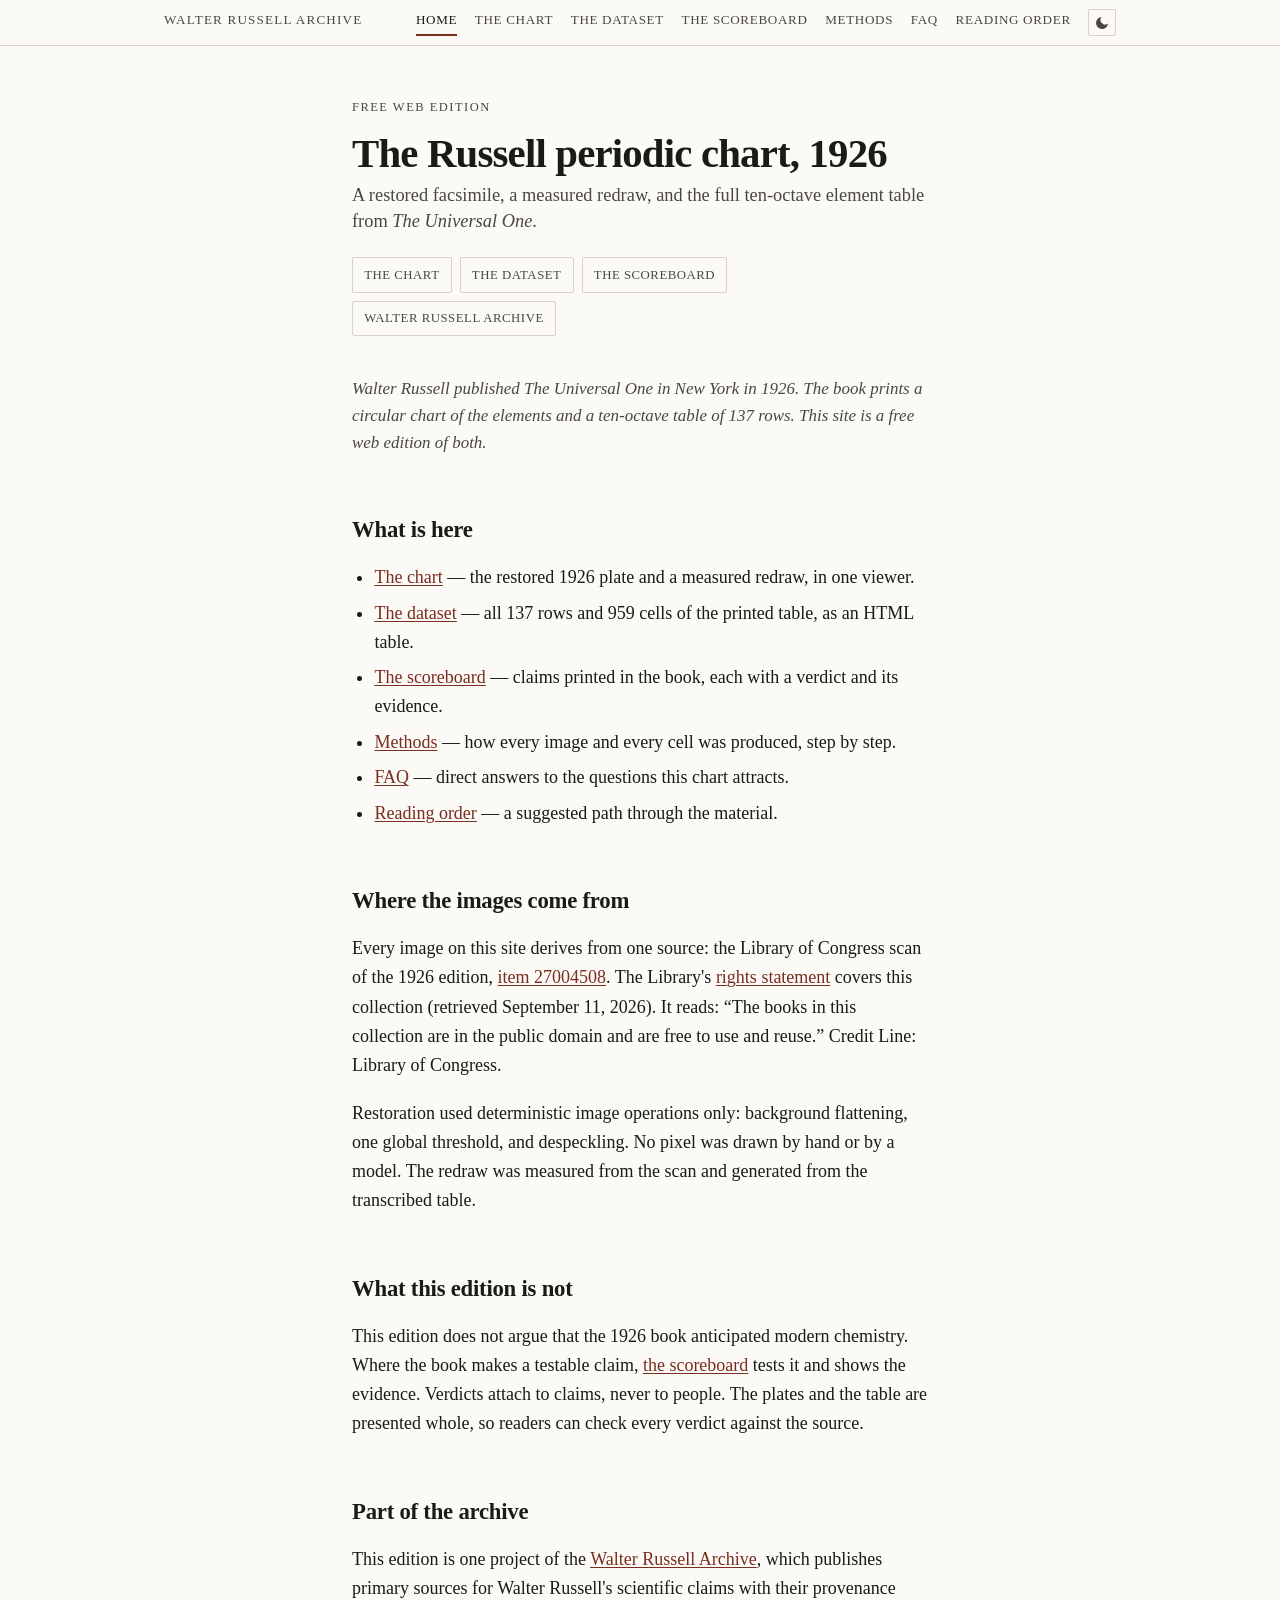
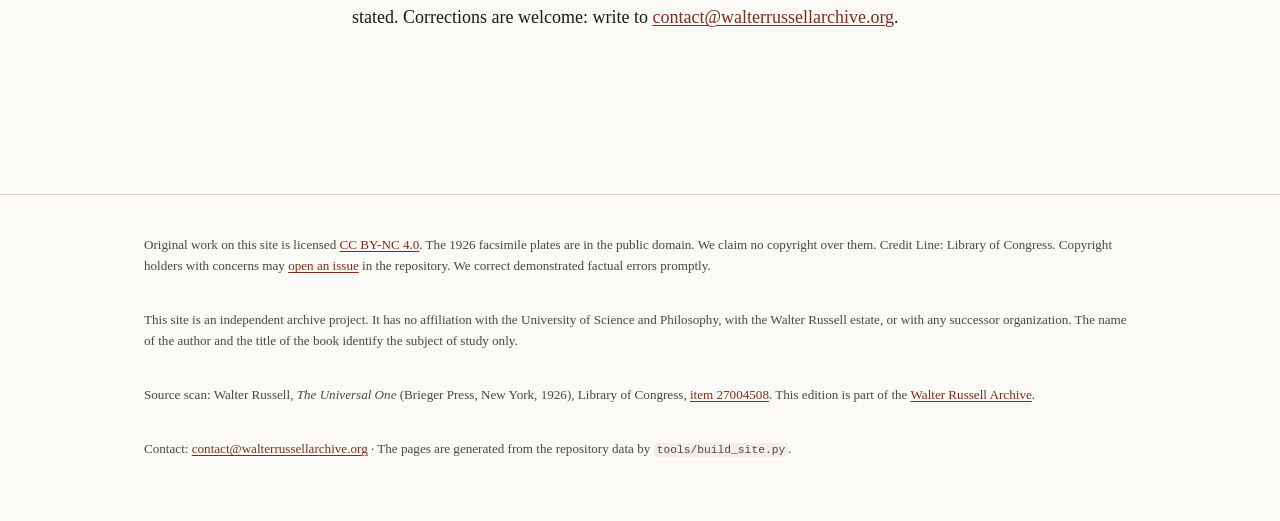
==== docs/index.html @ 60d45819 "Publish the 1926 Russell chart edition: facsimile, measured redraw, dataset, scoreboard The free web" ====
<!doctype html>
<html lang="en">
<head>
<meta charset="utf-8">
<meta name="viewport" content="width=device-width, initial-scale=1">
<meta name="color-scheme" content="light dark">
<title>The Russell periodic chart, 1926 — free web edition</title>
<meta name="description" content="Walter Russell&#x27;s 1926 periodic chart from The Universal One: a restored facsimile from the Library of Congress scan, a measured redraw, the full 137-row element table, and a claim-by-claim scoreboard.">
<link rel="canonical" href="https://charts.walterrussellarchive.org/">
<meta property="og:type" content="website">
<meta property="og:title" content="The Russell periodic chart, 1926 — free web edition">
<meta property="og:description" content="Walter Russell&#x27;s 1926 periodic chart from The Universal One: a restored facsimile from the Library of Congress scan, a measured redraw, the full 137-row element table, and a claim-by-claim scoreboard.">
<meta property="og:url" content="https://charts.walterrussellarchive.org/">
<meta property="og:image" content="https://charts.walterrussellarchive.org/assets/og-card.png">
<meta property="og:image:width" content="1200">
<meta property="og:image:height" content="630">
<meta name="twitter:card" content="summary_large_image">
<link rel="stylesheet" href="assets/site.css">
<script>document.documentElement.classList.add("js");try{var t=localStorage.getItem("theme");if(t==="dark"||t==="light")document.documentElement.dataset.theme=t;}catch(e){}</script>
</head>
<body>
<header class="masthead">
  <div class="masthead-inner">
    <a class="wordmark" href="index.html">Walter Russell Archive</a>
    <nav>
      <a href="index.html" aria-current="page">Home</a>
      <a href="chart.html">The chart</a>
      <a href="dataset.html">The dataset</a>
      <a href="scoreboard.html">The scoreboard</a>
      <a href="methods.html">Methods</a>
      <a href="faq.html">FAQ</a>
      <a href="reading-order.html">Reading order</a>
      <button class="theme-toggle" type="button" data-theme-toggle aria-pressed="false"
              aria-label="Switch to the dark theme" title="Switch to the dark theme">
        <svg class="icon icon-moon" viewBox="0 0 24 24" aria-hidden="true" focusable="false"><path d="M21 12.8A9 9 0 1 1 11.2 3a7 7 0 0 0 9.8 9.8z"/></svg>
        <svg class="icon icon-sun" viewBox="0 0 24 24" aria-hidden="true" focusable="false"><circle cx="12" cy="12" r="4.6"/><path d="M12 1.4v2.4M12 20.2v2.4M4.4 4.4l1.7 1.7M17.9 17.9l1.7 1.7M1.4 12h2.4M20.2 12h2.4M4.4 19.6l1.7-1.7M17.9 6.1l1.7-1.7"/></svg>
      </button>
    </nav>
  </div>
</header>
<main>
<div class="title-block">
  <p class="kicker">Free web edition</p>
  <h1>The Russell periodic chart, 1926</h1>
  <p class="subtitle">A restored facsimile, a measured redraw, and the full ten-octave element table from <em>The Universal One</em>.</p>
  <div class="toolbar"><a href="chart.html">The chart</a><a href="dataset.html">The dataset</a><a href="scoreboard.html">The scoreboard</a><a href="https://walterrussellarchive.org" rel="noopener">Walter Russell Archive</a></div>
</div>
<article class="prose">
<p class="lede">Walter Russell published <em>The Universal One</em> in New York in 1926.
The book prints a circular chart of the elements and a ten-octave table of 137 rows.
This site is a free web edition of both.</p>

<h2 id="what-is-here">What is here</h2>
<ul>
  <li><a href="chart.html">The chart</a> &mdash; the restored 1926 plate and a measured
      redraw, in one viewer.</li>
  <li><a href="dataset.html">The dataset</a> &mdash; all 137 rows and 959 cells of the
      printed table, as an HTML table.</li>
  <li><a href="scoreboard.html">The scoreboard</a> &mdash; claims printed in the book,
      each with a verdict and its evidence.</li>
<li><a href="methods.html">Methods</a> &mdash; how every image and every cell was produced, step by step.</li>
<li><a href="faq.html">FAQ</a> &mdash; direct answers to the questions this chart attracts.</li>
<li><a href="reading-order.html">Reading order</a> &mdash; a suggested path through the material.</li>
</ul>

<h2 id="provenance">Where the images come from</h2>
<p>Every image on this site derives from one source: the Library of Congress scan of the
1926 edition, <a href="https://www.loc.gov/item/27004508/" rel="noopener">item 27004508</a>.
The Library's
<a href="https://www.loc.gov/collections/selected-digitized-books/about-this-collection/rights-and-access/" rel="noopener">rights
statement</a> covers this collection (retrieved September 11, 2026). It reads: &ldquo;The books
in this collection are in the public domain and are free to use and reuse.&rdquo;
Credit Line: Library of Congress.</p>
<p>Restoration used deterministic image operations only: background flattening, one global
threshold, and despeckling. No pixel was drawn by hand or by a model. The redraw was
measured from the scan and generated from the transcribed table.</p>

<h2 id="what-this-edition-is-not">What this edition is not</h2>
<p>This edition does not argue that the 1926 book anticipated modern chemistry.
Where the book makes a testable claim, <a href="scoreboard.html">the scoreboard</a> tests
it and shows the evidence. Verdicts attach to claims, never to people. The plates and the
table are presented whole, so readers can check every verdict against the source.</p>

<h2 id="about-the-archive">Part of the archive</h2>
<p>This edition is one project of the
<a href="https://walterrussellarchive.org" rel="noopener">Walter Russell Archive</a>, which publishes primary
sources for Walter Russell's scientific claims with their provenance stated.
Corrections are welcome: write to <a href="mailto:contact@walterrussellarchive.org">contact@walterrussellarchive.org</a>.</p>
</article>
</main>
<footer class="site">
  <div class="footer-inner">
    <p>Original work on this site is licensed <a href="https://creativecommons.org/licenses/by-nc/4.0/" rel="noopener">CC BY-NC 4.0</a>. The 1926 facsimile plates are in the public domain. We claim no copyright over them. Credit Line: Library of Congress. Copyright holders with concerns may <a href="https://github.com/walter-russell-archive/charts/issues" rel="noopener">open an issue</a> in the repository. We correct demonstrated factual errors promptly.</p>
    <p>This site is an independent archive project. It has no affiliation with the University of Science and Philosophy, with the Walter Russell estate, or with any successor organization. The name of the author and the title of the book identify the subject of study only.</p>
    <p>Source scan: Walter Russell, <em>The Universal One</em> (Brieger Press, New York, 1926),
       Library of Congress, <a href="https://www.loc.gov/item/27004508/" rel="noopener">item 27004508</a>.
       This edition is part of the <a href="https://walterrussellarchive.org" rel="noopener">Walter Russell Archive</a>.</p>
    <p>Contact: <a href="mailto:contact@walterrussellarchive.org">contact@walterrussellarchive.org</a>
       &middot; The pages are generated from the repository data by <code>tools/build_site.py</code>.</p>
  </div>
</footer>
<script src="assets/site.js"></script>
</body>
</html>
---- docs/assets/site.css ----
/* Chart-edition static site styles. Adapted from the Dube Verdict site
   (russell-coil-dube-verdict, CC BY 4.0). No framework, no web fonts. */

/* Light is the default. Dark applies only when a reader asks for it, through the
   masthead toggle, which stores the choice in localStorage. */
:root {
  --bg: #fbfaf7;
  --bg-sunk: #f2efe8;
  --ink: #1b1a17;
  --ink-soft: #4a4740;
  --rule: #d8d2c4;
  --accent: #7a2e1d;
  --accent-soft: #f0e5df;
  --measure: 36rem;
  color-scheme: light;
}

html[data-theme="dark"] {
  --bg: #16171a;
  --bg-sunk: #1e2024;
  --ink: #e7e4dd;
  --ink-soft: #a9a49a;
  --rule: #363a40;
  --accent: #e0866c;
  --accent-soft: #2a2320;
  color-scheme: dark;
}

* { box-sizing: border-box; }

html { -webkit-text-size-adjust: 100%; }

body {
  margin: 0;
  background: var(--bg);
  color: var(--ink);
  font: 400 18px/1.62 "Iowan Old Style", "Palatino Linotype", Palatino, Georgia, "Times New Roman", serif;
}

a { color: var(--accent); text-decoration-thickness: 1px; text-underline-offset: 2px; }
a:hover { background: var(--accent-soft); }

code, pre {
  font-family: "SFMono-Regular", "SF Mono", Menlo, Consolas, "Liberation Mono", monospace;
}
code { font-size: 0.86em; background: var(--bg-sunk); padding: 0.08em 0.28em; border-radius: 2px; }
a code { background: transparent; }
pre {
  background: var(--bg-sunk);
  border: 1px solid var(--rule);
  padding: 0.8rem 1rem;
  overflow-x: auto;
  font-size: 0.8rem;
  line-height: 1.5;
}
pre code { background: transparent; padding: 0; font-size: 1em; }

u.src-underline { text-decoration: underline; text-underline-offset: 2px; }

.sr-only {
  position: absolute;
  width: 1px;
  height: 1px;
  padding: 0;
  margin: -1px;
  overflow: hidden;
  clip: rect(0 0 0 0);
  white-space: nowrap;
  border: 0;
}

/* ---------- chrome ---------- */

.masthead {
  border-bottom: 1px solid var(--rule);
  background: var(--bg);
  position: sticky;
  top: 0;
  z-index: 20;
}
.masthead-inner {
  max-width: 62rem;
  margin: 0 auto;
  padding: 0.55rem 1.25rem;
  display: flex;
  flex-wrap: wrap;
  gap: 0.35rem 1.1rem;
  align-items: baseline;
}
.masthead .wordmark {
  font-size: 0.82rem;
  letter-spacing: 0.09em;
  text-transform: uppercase;
  color: var(--ink-soft);
  text-decoration: none;
  margin-right: auto;
}
.masthead nav { display: flex; gap: 1.1rem; flex-wrap: wrap; }
.masthead nav a {
  font-size: 0.82rem;
  letter-spacing: 0.05em;
  text-transform: uppercase;
  text-decoration: none;
  color: var(--ink-soft);
}
.masthead nav a[aria-current="page"] { color: var(--ink); border-bottom: 2px solid var(--accent); }

/* The toggle needs a script to work, so it appears only when scripting runs.
   The moon offers dark, the sun offers light, and CSS picks which one shows. */
.theme-toggle { display: none; }
html.js .theme-toggle { display: inline-flex; }
.theme-toggle {
  align-items: center;
  justify-content: center;
  color: var(--ink-soft);
  background: transparent;
  border: 1px solid var(--rule);
  border-radius: 2px;
  padding: 0.3rem;
  cursor: pointer;
  line-height: 0;
}
.theme-toggle .icon {
  width: 1rem;
  height: 1rem;
  fill: none;
  stroke: currentColor;
  stroke-width: 1.7;
  stroke-linecap: round;
  stroke-linejoin: round;
}
.theme-toggle .icon-moon { fill: currentColor; stroke: none; }
.theme-toggle .icon-sun { display: none; }
html[data-theme="dark"] .theme-toggle .icon-moon { display: none; }
html[data-theme="dark"] .theme-toggle .icon-sun { display: block; }
.theme-toggle:hover { color: var(--accent); border-color: var(--accent); }
.theme-toggle:focus-visible { outline: 2px solid var(--accent); outline-offset: 2px; }

main { max-width: 62rem; margin: 0 auto; padding: 0 1.25rem 5rem; }

.prose { max-width: var(--measure); margin: 0 auto; }
.prose > * + * { margin-top: 1.05em; }
.prose h2 {
  margin: 2.6em 0 0.2em;
  font-size: 1.42rem;
  line-height: 1.25;
  letter-spacing: -0.01em;
}
.prose h3 { margin: 2em 0 0.2em; font-size: 1.12rem; }
.prose h4 { margin: 1.8em 0 0.2em; font-size: 1rem; }
.prose hr {
  border: 0;
  border-top: 1px solid var(--rule);
  margin: 2.6em auto;
  width: 8rem;
}
.prose blockquote {
  margin: 1.4em 0;
  padding: 0.1em 0 0.1em 1.1rem;
  border-left: 3px solid var(--rule);
  color: var(--ink);
}
.prose blockquote p { margin: 0.6em 0; }
.prose ol, .prose ul { padding-left: 1.4rem; }
.prose li + li { margin-top: 0.35em; }

.prose-wide { max-width: 62rem; margin: 0 auto; }
.prose-wide > * + * { margin-top: 1.05em; }
.prose-wide h2 { margin: 2.6em 0 0.2em; font-size: 1.42rem; line-height: 1.25; }
.prose-wide h3 { margin: 2em 0 0.2em; font-size: 1.12rem; }
.prose-wide h4 { margin: 1.8em 0 0.2em; font-size: 1rem; }
.prose-wide ol, .prose-wide ul { padding-left: 1.4rem; }
.prose-wide li + li { margin-top: 0.35em; }
.prose-wide blockquote {
  margin: 1.4em 0;
  padding: 0.1em 0 0.1em 1.1rem;
  border-left: 3px solid var(--rule);
}

.toc h2 {
  margin: 0 0 0.4rem;
  font-size: 0.82rem;
  letter-spacing: 0.09em;
  text-transform: uppercase;
}
.toc ul { margin: 0; padding-left: 1.2rem; }
.toc li + li { margin-top: 0.2em; }

.lede { font-size: 1.06rem; color: var(--ink-soft); font-style: italic; }

/* ---------- title block ---------- */

.title-block {
  max-width: var(--measure);
  margin: 3.2rem auto 2.4rem;
}
.kicker {
  font-size: 0.78rem;
  letter-spacing: 0.12em;
  text-transform: uppercase;
  color: var(--ink-soft);
  margin: 0 0 0.9rem;
}
.title-block h1 {
  font-size: 2.55rem;
  line-height: 1.06;
  letter-spacing: -0.02em;
  margin: 0 0 0.5rem;
}
.title-block .subtitle {
  font-size: 1.15rem;
  line-height: 1.4;
  color: var(--ink-soft);
  margin: 0;
}
.title-block .toolbar { margin-top: 1.4rem; display: flex; flex-wrap: wrap; gap: 0.5rem; }
.toolbar a {
  font-size: 0.8rem;
  letter-spacing: 0.04em;
  text-transform: uppercase;
  text-decoration: none;
  border: 1px solid var(--rule);
  padding: 0.4rem 0.7rem;
  border-radius: 2px;
  color: var(--ink-soft);
}
.toolbar a:hover { border-color: var(--accent); color: var(--accent); background: var(--bg); }

/* ---------- tables ---------- */

.table-wrap { overflow-x: auto; margin: 1.6em 0; }
table { border-collapse: collapse; font-size: 0.86rem; width: 100%; }
caption {
  text-align: left;
  font-weight: 600;
  font-size: 1.02rem;
  padding: 0.4em 0;
}
caption .octave-sub { display: block; font-weight: 400; font-size: 0.86rem; color: var(--ink-soft); }
th, td { border-bottom: 1px solid var(--rule); padding: 0.42em 0.6em; text-align: left; vertical-align: top; }
th { font-weight: 600; letter-spacing: 0.02em; }
tbody tr:hover { background: var(--bg-sunk); }
td.num, th.num { text-align: right; font-variant-numeric: tabular-nums; }
td.sigil { font-variant-numeric: tabular-nums; white-space: nowrap; }
.name-italic { font-style: italic; }
.name-caps { text-transform: none; letter-spacing: 0.04em; }
.name-smallcaps { font-variant: small-caps; }
.table-note { font-size: 0.82rem; color: var(--ink-soft); margin: 0.4em 0 2.2em; }
.table-note p { margin: 0.3em 0; }

/* ---------- figures ---------- */

figure { margin: 2.2em 0; }
figure img { display: block; max-width: 100%; height: auto; }
figcaption {
  font-size: 0.82rem;
  line-height: 1.45;
  color: var(--ink-soft);
  margin-top: 0.6em;
}
.figure-wide { max-width: 62rem; margin-left: auto; margin-right: auto; }
.plate-frame { background: #fff; border: 1px solid var(--rule); padding: 0.4rem; }

/* ---------- chart viewer ---------- */

.viewer { max-width: 62rem; margin: 2rem auto; }

/* The facsimile/redraw toggle is a radio pair. CSS alone switches the panes,
   so the toggle works without scripting. Arrow keys move between the radios. */
.viewer > input[type="radio"] {
  position: absolute;
  width: 1px;
  height: 1px;
  margin: -1px;
  overflow: hidden;
  clip: rect(0 0 0 0);
}
.view-toggle {
  display: flex;
  flex-wrap: wrap;
  gap: 0.5rem;
  align-items: center;
  margin-bottom: 0.8rem;
}
.view-toggle .group-label {
  font-size: 0.78rem;
  letter-spacing: 0.09em;
  text-transform: uppercase;
  color: var(--ink-soft);
}
.view-toggle label {
  font-size: 0.8rem;
  letter-spacing: 0.04em;
  text-transform: uppercase;
  border: 1px solid var(--rule);
  padding: 0.4rem 0.7rem;
  border-radius: 2px;
  color: var(--ink-soft);
  cursor: pointer;
}
#view-facsimile:checked ~ .view-toggle label[for="view-facsimile"],
#view-redraw:checked ~ .view-toggle label[for="view-redraw"] {
  color: var(--ink);
  border-color: var(--accent);
  box-shadow: inset 0 -2px 0 var(--accent);
}
#view-facsimile:focus-visible ~ .view-toggle label[for="view-facsimile"],
#view-redraw:focus-visible ~ .view-toggle label[for="view-redraw"] {
  outline: 2px solid var(--accent);
  outline-offset: 2px;
}

/* Both panes share one viewport. */
.pane {
  background: #fff;
  border: 1px solid var(--rule);
  height: min(78vh, 46rem);
  overflow: hidden;
  position: relative;
  display: flex;
  align-items: center;
  justify-content: center;
}
.pane img {
  max-width: 100%;
  max-height: 100%;
  width: auto;
  height: auto;
}
html.js .pane img { position: absolute; top: 0; left: 0; max-width: none; max-height: none; transform-origin: 0 0; }
.pane:focus-visible { outline: 2px solid var(--accent); outline-offset: 2px; }
html.js .pane { cursor: grab; touch-action: none; }
html.js .pane.dragging { cursor: grabbing; }

#view-facsimile:checked ~ .pane-redraw { display: none; }
#view-redraw:checked ~ .pane-facsimile { display: none; }

.viewer-help {
  font-size: 0.78rem;
  color: var(--ink-soft);
  margin: 0.5rem 0 0;
  display: none;
}
html.js .viewer-help { display: block; }
.pane-caption { font-size: 0.82rem; line-height: 1.45; color: var(--ink-soft); margin-top: 0.6rem; }

/* ---------- scoreboard ---------- */

.verdict {
  display: inline-block;
  font-size: 0.74rem;
  letter-spacing: 0.06em;
  text-transform: uppercase;
  border: 1px solid var(--rule);
  border-radius: 2px;
  padding: 0.1em 0.45em;
  white-space: nowrap;
}
.entry {
  border-top: 1px solid var(--rule);
  padding-top: 1.6rem;
  margin-top: 3rem;
  scroll-margin-top: 4rem;
}
.entry h2 { margin: 0 0 0.35rem; font-size: 1.3rem; line-height: 1.25; }
.entry .verdict-sentence { font-size: 1.02rem; }
.entry-meta {
  list-style: none;
  margin: 0.6rem 0 0;
  padding: 0;
  font-size: 0.84rem;
  color: var(--ink-soft);
}
.entry-meta li + li { margin-top: 0.15rem; }
.entry-meta b { color: var(--ink); font-weight: 600; }
.evidence-quote {
  margin: 1em 0;
  padding-left: 1rem;
  border-left: 2px solid var(--rule);
  font-size: 0.92rem;
}
.evidence-quote p { margin: 0.4em 0; }
.evidence-cite { font-size: 0.8rem; color: var(--ink-soft); }

/* ---------- callouts ---------- */

.callout {
  border: 1px solid var(--rule);
  border-left: 3px solid var(--accent);
  padding: 1rem 1.2rem;
  margin: 2rem 0;
  background: var(--bg-sunk);
  font-size: 0.92rem;
}
.callout h2, .callout h3 { margin-top: 0; }
.callout p:last-child { margin-bottom: 0; }

/* ---------- footer ---------- */

footer.site {
  border-top: 1px solid var(--rule);
  margin-top: 4rem;
  padding: 1.6rem 1.25rem 3rem;
  font-size: 0.82rem;
  color: var(--ink-soft);
}
footer.site .footer-inner { max-width: 62rem; margin: 0 auto; display: grid; gap: 0.4rem; }

@media (max-width: 46rem) {
  body { font-size: 17px; }
  .title-block h1 { font-size: 2rem; }
  .pane { height: min(70vh, 34rem); }
  /* A finger needs more than a 28 px square. */
  .theme-toggle { padding: 0.55rem; }
  .theme-toggle .icon { width: 1.1rem; height: 1.1rem; }
}

@media print {
  /* Print on paper, whichever theme the reader is using on screen. */
  :root, html[data-theme="dark"] {
    --bg: #fff;
    --bg-sunk: #f4f4f4;
    --ink: #000;
    --ink-soft: #333;
    --rule: #bbb;
    --accent: #000;
    --accent-soft: transparent;
    color-scheme: light;
  }
  .masthead, .toolbar, .view-toggle, .viewer-help { display: none; }
  body { background: #fff; color: #000; font-size: 11pt; }
  /* On paper the toggle is meaningless: print both panes, contained. */
  .pane { height: auto; overflow: visible; border: 1px solid #bbb; page-break-inside: avoid; }
  html.js .pane img { position: static; max-width: 100%; max-height: none; transform: none !important; }
  #view-facsimile:checked ~ .pane-redraw, #view-redraw:checked ~ .pane-facsimile { display: flex; }
  tbody tr:hover { background: transparent; }
}
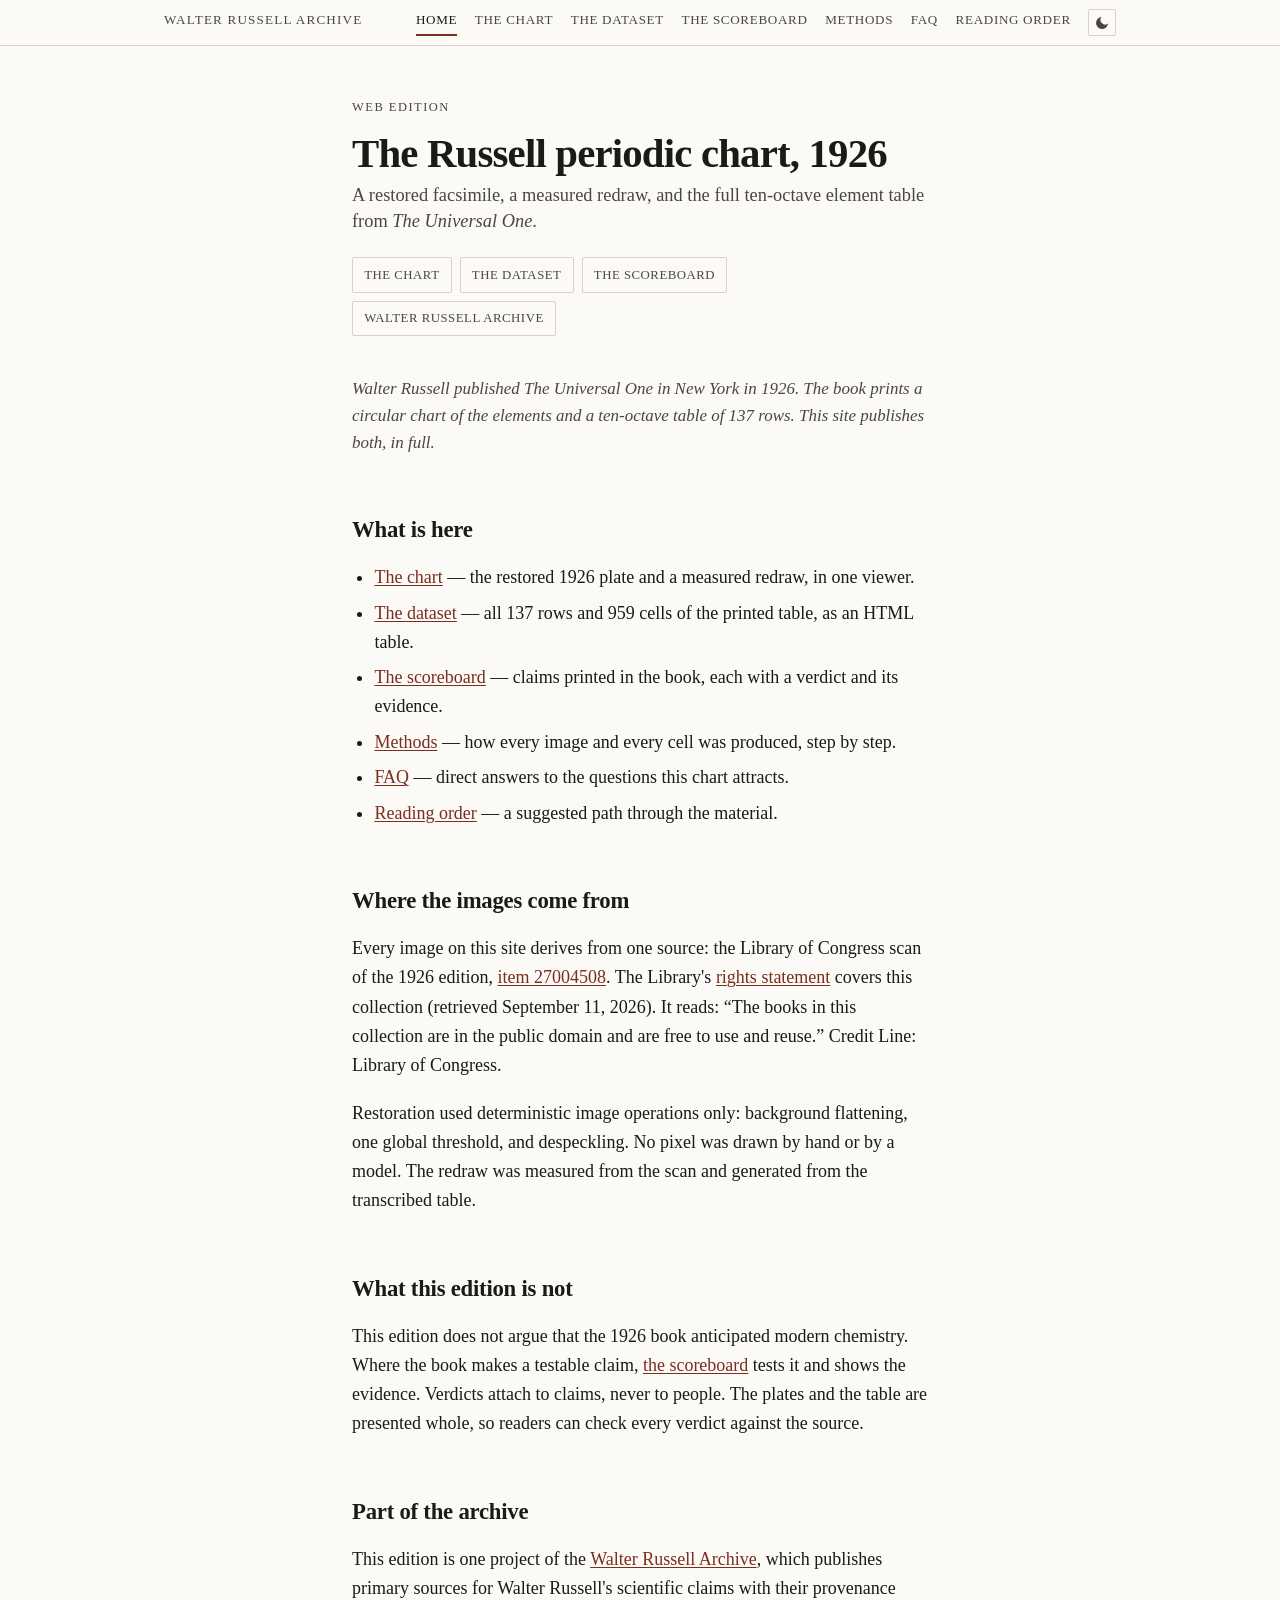
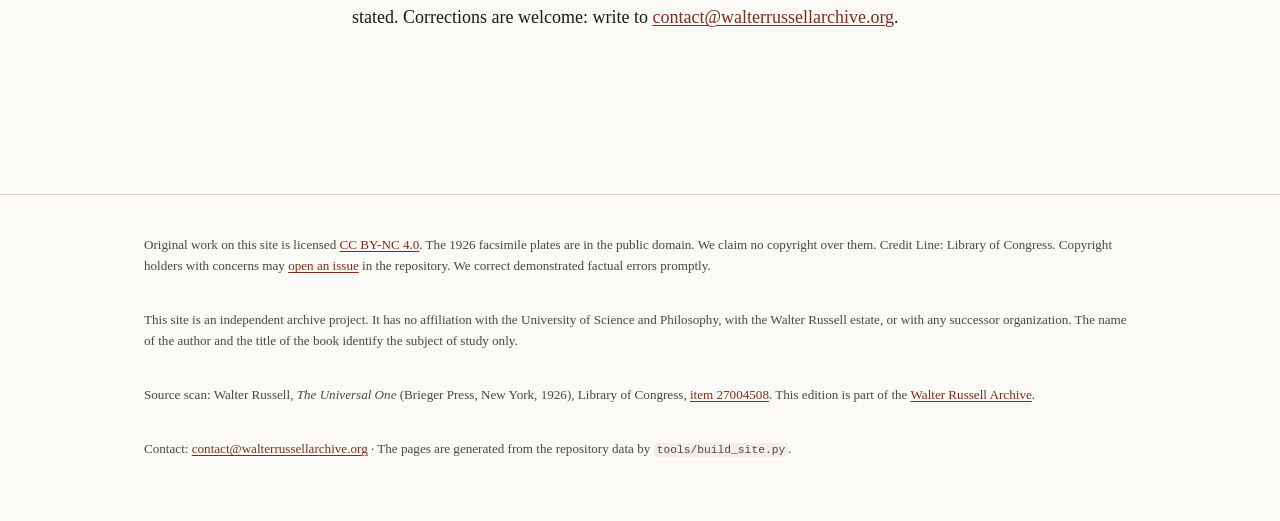
==== commit f47ac62d: "Drop the word free from the edition's own description Calling this the free web edition implies a pa" ====
--- a/docs/index.html
+++ b/docs/index.html
@@ -4,11 +4,11 @@
 <meta charset="utf-8">
 <meta name="viewport" content="width=device-width, initial-scale=1">
 <meta name="color-scheme" content="light dark">
-<title>The Russell periodic chart, 1926 — free web edition</title>
+<title>The Russell periodic chart, 1926 — the complete plate and table</title>
 <meta name="description" content="Walter Russell&#x27;s 1926 periodic chart from The Universal One: a restored facsimile from the Library of Congress scan, a measured redraw, the full 137-row element table, and a claim-by-claim scoreboard.">
 <link rel="canonical" href="https://charts.walterrussellarchive.org/">
 <meta property="og:type" content="website">
-<meta property="og:title" content="The Russell periodic chart, 1926 — free web edition">
+<meta property="og:title" content="The Russell periodic chart, 1926 — the complete plate and table">
 <meta property="og:description" content="Walter Russell&#x27;s 1926 periodic chart from The Universal One: a restored facsimile from the Library of Congress scan, a measured redraw, the full 137-row element table, and a claim-by-claim scoreboard.">
 <meta property="og:url" content="https://charts.walterrussellarchive.org/">
 <meta property="og:image" content="https://charts.walterrussellarchive.org/assets/og-card.png">
@@ -40,7 +40,7 @@
 </header>
 <main>
 <div class="title-block">
-  <p class="kicker">Free web edition</p>
+  <p class="kicker">Web edition</p>
   <h1>The Russell periodic chart, 1926</h1>
   <p class="subtitle">A restored facsimile, a measured redraw, and the full ten-octave element table from <em>The Universal One</em>.</p>
   <div class="toolbar"><a href="chart.html">The chart</a><a href="dataset.html">The dataset</a><a href="scoreboard.html">The scoreboard</a><a href="https://walterrussellarchive.org" rel="noopener">Walter Russell Archive</a></div>
@@ -48,7 +48,7 @@
 <article class="prose">
 <p class="lede">Walter Russell published <em>The Universal One</em> in New York in 1926.
 The book prints a circular chart of the elements and a ten-octave table of 137 rows.
-This site is a free web edition of both.</p>
+This site publishes both, in full.</p>
 
 <h2 id="what-is-here">What is here</h2>
 <ul>
@@ -90,7 +90,7 @@
 </main>
 <footer class="site">
   <div class="footer-inner">
-    <p>Original work on this site is licensed <a href="https://creativecommons.org/licenses/by-nc/4.0/" rel="noopener">CC BY-NC 4.0</a>. The 1926 facsimile plates are in the public domain. We claim no copyright over them. Credit Line: Library of Congress. Copyright holders with concerns may <a href="https://github.com/walter-russell-archive/charts/issues" rel="noopener">open an issue</a> in the repository. We correct demonstrated factual errors promptly.</p>
+    <p>Original work on this site is licensed <a href="https://creativecommons.org/licenses/by-nc/4.0/" rel="noopener">CC BY-NC 4.0</a>. The 1926 facsimile plates are in the public domain. We claim no copyright over them. Credit Line: Library of Congress. Copyright holders with concerns may <a href="https://github.com/walter-russell-archive/walter-russell-charts/issues" rel="noopener">open an issue</a> in the repository. We correct demonstrated factual errors promptly.</p>
     <p>This site is an independent archive project. It has no affiliation with the University of Science and Philosophy, with the Walter Russell estate, or with any successor organization. The name of the author and the title of the book identify the subject of study only.</p>
     <p>Source scan: Walter Russell, <em>The Universal One</em> (Brieger Press, New York, 1926),
        Library of Congress, <a href="https://www.loc.gov/item/27004508/" rel="noopener">item 27004508</a>.
